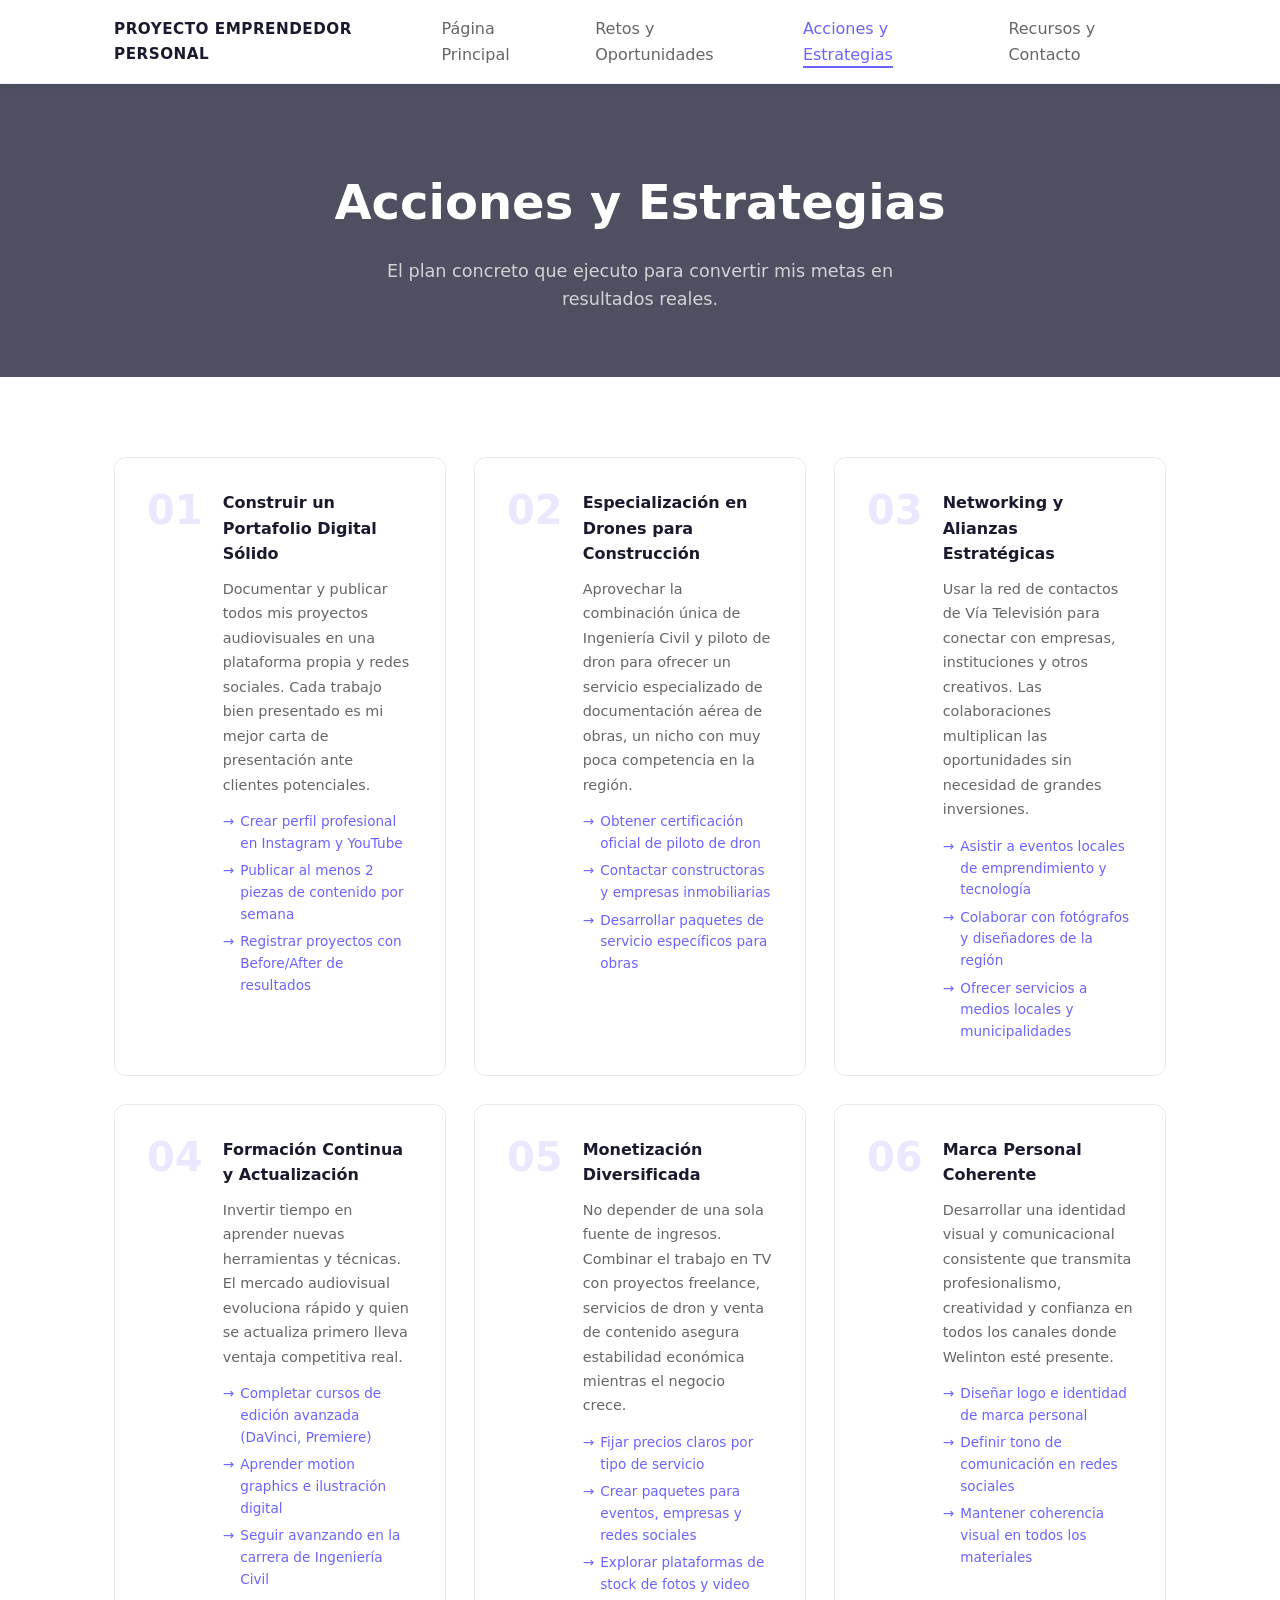
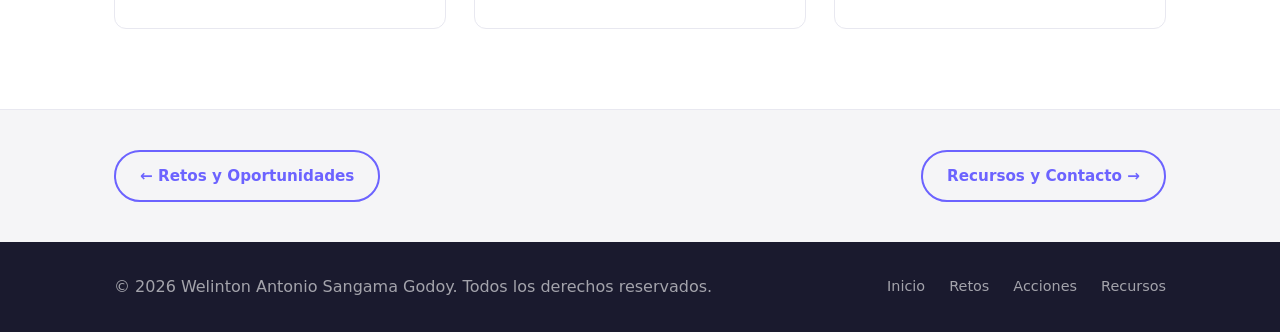
==== acciones.html @ d8d3a253 "primer commit" ====
<!DOCTYPE html>
<html lang="es">
<head>
  <meta charset="UTF-8" />
  <meta name="viewport" content="width=device-width, initial-scale=1.0" />
  <title>Acciones y Estrategias | Welinton Sangama</title>
  <link rel="stylesheet" href="styles/main.css" />
</head>
<body>

  <!-- NAVBAR -->
  <header class="navbar">
    <div class="container nav-container">
      <a href="index.html" class="logo logo-text">PROYECTO EMPRENDEDOR PERSONAL</a>
      <nav>
        <ul class="nav-links">
          <li><a href="index.html">Página Principal</a></li>
          <li><a href="retos.html">Retos y Oportunidades</a></li>
          <li><a href="acciones.html" class="active">Acciones y Estrategias</a></li>
          <li><a href="recursos.html">Recursos y Contacto</a></li>
        </ul>
      </nav>
      <button class="menu-toggle" id="menuToggle" aria-label="Abrir menú">&#9776;</button>
    </div>
  </header>

  <!-- PAGE HERO -->
  <section class="page-hero page-hero--acciones">
    <h1>Acciones y Estrategias</h1>
    <p>El plan concreto que ejecuto para convertir mis metas en resultados reales.</p>
  </section>

  <!-- ESTRATEGIAS -->
  <section class="acciones-section">
    <div class="container">

      <!-- BLOQUES DE ESTRATEGIA -->
      <div class="estrategia-grid">

        <div class="estrategia-card">
          <div class="estrategia-numero">01</div>
          <div class="estrategia-contenido">
            <h3>Construir un Portafolio Digital Sólido</h3>
            <p>Documentar y publicar todos mis proyectos audiovisuales en una plataforma propia y redes sociales. Cada trabajo bien presentado es mi mejor carta de presentación ante clientes potenciales.</p>
            <ul class="estrategia-pasos">
              <li>Crear perfil profesional en Instagram y YouTube</li>
              <li>Publicar al menos 2 piezas de contenido por semana</li>
              <li>Registrar proyectos con Before/After de resultados</li>
            </ul>
          </div>
        </div>

        <div class="estrategia-card">
          <div class="estrategia-numero">02</div>
          <div class="estrategia-contenido">
            <h3>Especialización en Drones para Construcción</h3>
            <p>Aprovechar la combinación única de Ingeniería Civil y piloto de dron para ofrecer un servicio especializado de documentación aérea de obras, un nicho con muy poca competencia en la región.</p>
            <ul class="estrategia-pasos">
              <li>Obtener certificación oficial de piloto de dron</li>
              <li>Contactar constructoras y empresas inmobiliarias</li>
              <li>Desarrollar paquetes de servicio específicos para obras</li>
            </ul>
          </div>
        </div>

        <div class="estrategia-card">
          <div class="estrategia-numero">03</div>
          <div class="estrategia-contenido">
            <h3>Networking y Alianzas Estratégicas</h3>
            <p>Usar la red de contactos de Vía Televisión para conectar con empresas, instituciones y otros creativos. Las colaboraciones multiplican las oportunidades sin necesidad de grandes inversiones.</p>
            <ul class="estrategia-pasos">
              <li>Asistir a eventos locales de emprendimiento y tecnología</li>
              <li>Colaborar con fotógrafos y diseñadores de la región</li>
              <li>Ofrecer servicios a medios locales y municipalidades</li>
            </ul>
          </div>
        </div>

        <div class="estrategia-card">
          <div class="estrategia-numero">04</div>
          <div class="estrategia-contenido">
            <h3>Formación Continua y Actualización</h3>
            <p>Invertir tiempo en aprender nuevas herramientas y técnicas. El mercado audiovisual evoluciona rápido y quien se actualiza primero lleva ventaja competitiva real.</p>
            <ul class="estrategia-pasos">
              <li>Completar cursos de edición avanzada (DaVinci, Premiere)</li>
              <li>Aprender motion graphics e ilustración digital</li>
              <li>Seguir avanzando en la carrera de Ingeniería Civil</li>
            </ul>
          </div>
        </div>

        <div class="estrategia-card">
          <div class="estrategia-numero">05</div>
          <div class="estrategia-contenido">
            <h3>Monetización Diversificada</h3>
            <p>No depender de una sola fuente de ingresos. Combinar el trabajo en TV con proyectos freelance, servicios de dron y venta de contenido asegura estabilidad económica mientras el negocio crece.</p>
            <ul class="estrategia-pasos">
              <li>Fijar precios claros por tipo de servicio</li>
              <li>Crear paquetes para eventos, empresas y redes sociales</li>
              <li>Explorar plataformas de stock de fotos y video</li>
            </ul>
          </div>
        </div>

        <div class="estrategia-card">
          <div class="estrategia-numero">06</div>
          <div class="estrategia-contenido">
            <h3>Marca Personal Coherente</h3>
            <p>Desarrollar una identidad visual y comunicacional consistente que transmita profesionalismo, creatividad y confianza en todos los canales donde Welinton esté presente.</p>
            <ul class="estrategia-pasos">
              <li>Diseñar logo e identidad de marca personal</li>
              <li>Definir tono de comunicación en redes sociales</li>
              <li>Mantener coherencia visual en todos los materiales</li>
            </ul>
          </div>
        </div>

      </div>
    </div>
  </section>

  <!-- NAVEGACIÓN ENTRE PÁGINAS -->
  <section class="nav-pages">
    <div class="container nav-pages-grid">
      <a href="retos.html" class="nav-page-btn nav-page-btn--prev">
        ← Retos y Oportunidades
      </a>
      <a href="recursos.html" class="nav-page-btn nav-page-btn--next">
        Recursos y Contacto →
      </a>
    </div>
  </section>

  <!-- FOOTER -->
  <footer class="footer">
    <div class="container">
      <p>&copy; 2026 Welinton Antonio Sangama Godoy. Todos los derechos reservados.</p>
      <nav class="footer-nav" aria-label="Navegación del pie de página">
        <a href="index.html">Inicio</a>
        <a href="retos.html">Retos</a>
        <a href="acciones.html">Acciones</a>
        <a href="recursos.html">Recursos</a>
      </nav>
    </div>
  </footer>

  <script src="scripts/main.js"></script>
</body>
</html>
---- styles/main.css ----
/* ===== RESET & BASE ===== */
*, *::before, *::after {
  box-sizing: border-box;
  margin: 0;
  padding: 0;
}

:root {
  --primary: #6c63ff;
  --primary-dark: #574fd6;
  --secondary: #ff6584;
  --dark: #1a1a2e;
  --dark-2: #16213e;
  --light: #f5f5f7;
  --text: #333;
  --text-muted: #666;
  --white: #ffffff;
  --radius: 12px;
  --shadow: 0 4px 24px rgba(108, 99, 255, 0.12);
  --transition: 0.3s ease;
  --font: 'Segoe UI', system-ui, -apple-system, sans-serif;
}

html {
  scroll-behavior: smooth;
}

body {
  font-family: var(--font);
  color: var(--text);
  background: var(--white);
  line-height: 1.6;
}

a {
  text-decoration: none;
  color: inherit;
}

ul {
  list-style: none;
}

img {
  max-width: 100%;
  display: block;
}

.container {
  max-width: 1100px;
  margin: 0 auto;
  padding: 0 1.5rem;
}

/* ===== NAVBAR ===== */
.navbar {
  position: sticky;
  top: 0;
  z-index: 100;
  background: rgba(255, 255, 255, 0.92);
  backdrop-filter: blur(10px);
  border-bottom: 1px solid rgba(108, 99, 255, 0.1);
  padding: 1rem 0;
  box-shadow: 0 2px 12px rgba(0,0,0,0.06);
}

.nav-container {
  display: flex;
  align-items: center;
  justify-content: space-between;
}

.logo {
  font-size: 1.5rem;
  font-weight: 700;
  color: var(--primary);
  letter-spacing: -0.5px;
}

.nav-links {
  display: flex;
  gap: 2rem;
}

.nav-links a {
  font-weight: 500;
  color: var(--text-muted);
  transition: color var(--transition);
  position: relative;
  padding-bottom: 4px;
}

.nav-links a::after {
  content: '';
  position: absolute;
  bottom: 0;
  left: 0;
  width: 0;
  height: 2px;
  background: var(--primary);
  transition: width var(--transition);
}

.nav-links a:hover,
.nav-links a.active {
  color: var(--primary);
}

.nav-links a:hover::after,
.nav-links a.active::after {
  width: 100%;
}

.menu-toggle {
  display: none;
  background: none;
  border: none;
  font-size: 1.5rem;
  cursor: pointer;
  color: var(--primary);
}

/* ===== BUTTONS ===== */
.btn {
  display: inline-block;
  padding: 0.75rem 1.75rem;
  border-radius: 50px;
  font-weight: 600;
  font-size: 0.95rem;
  cursor: pointer;
  transition: all var(--transition);
}

.btn-primary {
  background: var(--primary);
  color: var(--white);
  box-shadow: 0 4px 15px rgba(108, 99, 255, 0.35);
}

.btn-primary:hover {
  background: var(--primary-dark);
  transform: translateY(-2px);
  box-shadow: 0 6px 20px rgba(108, 99, 255, 0.45);
}

.btn-outline {
  border: 2px solid var(--primary);
  color: var(--primary);
  background: transparent;
}

.btn-outline:hover {
  background: var(--primary);
  color: var(--white);
  transform: translateY(-2px);
}

/* ===== HERO ===== */
.hero {
  min-height: calc(100vh - 70px);
  background: linear-gradient(135deg, var(--dark) 0%, var(--dark-2) 100%);
  display: flex;
  align-items: center;
  justify-content: center;
  position: relative;
  overflow: hidden;
  padding: 4rem 1.5rem;
}

.hero-content {
  max-width: 620px;
  text-align: center;
  z-index: 1;
}

.hero-content h1 {
  font-size: clamp(2rem, 5vw, 3.5rem);
  font-weight: 800;
  color: var(--white);
  line-height: 1.2;
  margin-bottom: 1.25rem;
}

.hero-content h1 span {
  color: var(--primary);
}

.hero-content p {
  font-size: 1.1rem;
  color: rgba(255,255,255,0.75);
  margin-bottom: 2rem;
}

.hero-buttons {
  display: flex;
  gap: 1rem;
  justify-content: center;
  flex-wrap: wrap;
}

/* Círculos decorativos */
.hero-graphic {
  position: absolute;
  inset: 0;
  pointer-events: none;
}

.circle {
  position: absolute;
  border-radius: 50%;
  opacity: 0.15;
}

.c1 {
  width: 400px;
  height: 400px;
  background: var(--primary);
  top: -100px;
  right: -100px;
}

.c2 {
  width: 250px;
  height: 250px;
  background: var(--secondary);
  bottom: -80px;
  left: -60px;
}

.c3 {
  width: 150px;
  height: 150px;
  background: var(--primary);
  bottom: 100px;
  right: 200px;
}

/* ===== HERO CON FOTO (estilo captura) ===== */
.hero.hero-photo {
  background: #4a4a4a;
  padding: 0;
  min-height: calc(100vh - 70px);
  position: relative;
  display: flex;
  align-items: flex-end;
  justify-content: flex-end;
  overflow: hidden;
}

/* Imagen que se ve completa (sin recorte) */
.hero-bg-img {
  position: absolute;
  inset: 0;
  width: 100%;
  height: 100%;
  object-fit: contain;
  object-position: center center;
  z-index: 0;
  filter: brightness(0.8);
}

/* Contenido superpuesto sobre la imagen */
.hero-overlay-content {
  position: relative;
  z-index: 1;
  width: 100%;
  max-width: 560px;
  padding: 3rem 3rem 4rem 2rem;
  display: flex;
  flex-direction: column;
  justify-content: flex-end;
  gap: 1rem;
}

.hero-main-title {
  font-size: clamp(1.8rem, 4vw, 3rem);
  font-weight: 700;
  color: var(--white);
  line-height: 1.25;
  text-shadow: 0 2px 12px rgba(0,0,0,0.5);
}

.hero-author-name {
  font-size: 1.15rem;
  font-weight: 700;
  color: var(--white);
  text-shadow: 0 2px 8px rgba(0,0,0,0.5);
  border-top: 2px solid rgba(255,255,255,0.4);
  padding-top: 0.75rem;
}

.hero-author-role {
  font-size: 0.95rem;
  font-weight: 500;
  color: rgba(255,255,255,0.85);
  text-shadow: 0 2px 8px rgba(0,0,0,0.4);
  letter-spacing: 0.3px;
}

/* Navbar ajustado para el nuevo estilo */
.logo-text {
  font-size: 0.95rem;
  font-weight: 700;
  letter-spacing: 0.5px;
  text-transform: uppercase;
  color: var(--dark);
}

@media (max-width: 768px) {
  .hero.hero-photo {
    align-items: flex-end;
    justify-content: center;
  }

  .hero-bg-img {
    object-fit: contain;
    object-position: center top;
  }

  .hero-overlay-content {
    padding: 2rem 1.5rem;
    max-width: 100%;
    text-align: center;
  }

  .hero-main-title {
    font-size: clamp(1.4rem, 5vw, 2rem);
  }
}

/* ===== BIOGRAFÍA ===== */
.bio-section {
  padding: 5rem 0;
  background: var(--white);
}

.bio-grid {
  display: grid;
  grid-template-columns: 380px 1fr;
  gap: 4rem;
  align-items: flex-start;
}

.bio-image-wrap {
  border-radius: 16px;
  overflow: hidden;
  box-shadow: 0 4px 20px rgba(0,0,0,0.10);
  border: 1px solid #e8e8f0;
}

.bio-img {
  width: 100%;
  height: 100%;
  object-fit: cover;
  display: block;
  transition: transform 0.4s ease;
}

.bio-image-wrap:hover .bio-img {
  transform: scale(1.03);
}

.bio-text h2 {
  font-size: 2rem;
  font-weight: 800;
  color: var(--dark);
  margin-bottom: 0.5rem;
}

.bio-text h2 + * {
  margin-top: 0;
}

/* Línea morada decorativa bajo el título */
.bio-text h2::after {
  content: '';
  display: block;
  width: 40px;
  height: 3px;
  background: var(--primary);
  border-radius: 2px;
  margin-top: 0.5rem;
  margin-bottom: 1.25rem;
}

.bio-text p {
  color: #444;
  line-height: 1.8;
  margin-bottom: 1.1rem;
  font-size: 0.97rem;
}

/* strong en color morado como en la captura */
.bio-text p strong {
  color: var(--primary);
  font-weight: 700;
}

.bio-tags {
  display: flex;
  flex-wrap: wrap;
  gap: 0.6rem;
  margin-top: 1.5rem;
}

.bio-tags span {
  background: #f0efff;
  color: var(--primary);
  border: 1px solid #d4d1ff;
  border-radius: 50px;
  padding: 0.38rem 1rem;
  font-size: 0.83rem;
  font-weight: 500;
  display: flex;
  align-items: center;
  gap: 0.4rem;
}

@media (max-width: 900px) {
  .bio-grid {
    grid-template-columns: 1fr;
    gap: 2rem;
  }

  .bio-image-wrap {
    max-width: 400px;
  }
}

/* ===== DOBLE SECCIÓN (Autoliderazgo / Inteligencias) ===== */
.doble-section {
  background: var(--white);
  padding: 0 0 3rem 0;
}

.doble-bloque {
  display: grid;
  grid-template-columns: 380px 1fr;
  gap: 4rem;
  align-items: flex-start;
  padding: 3.5rem 0;
  border-bottom: 1px solid #ebebf0;
  max-width: 1100px;
  margin: 0 auto;
  padding-left: 1.5rem;
  padding-right: 1.5rem;
}

.doble-bloque .doble-imagen {
  width: 380px;
  height: 300px;
  border-radius: 16px;
  overflow: hidden;
  box-shadow: 0 4px 20px rgba(0,0,0,0.10);
  border: 1px solid #e8e8f0;
  flex-shrink: 0;
}

.doble-bloque .doble-imagen img {
  width: 100%;
  height: 100%;
  object-fit: cover;
  display: block;
  transition: transform 0.4s ease;
}

.doble-bloque .doble-imagen:hover img {
  transform: scale(1.03);
}

.doble-bloque .doble-texto {
  display: flex;
  flex-direction: column;
  justify-content: flex-start;
  gap: 0.85rem;
}

.doble-texto h2 {
  font-size: 2rem;
  font-weight: 800;
  color: var(--dark);
  margin-bottom: 0.5rem;
  line-height: 1.25;
}

.doble-texto h2::after {
  content: '';
  display: block;
  width: 40px;
  height: 3px;
  background: var(--primary);
  border-radius: 2px;
  margin-top: 0.5rem;
  margin-bottom: 1rem;
}

.doble-texto p {
  color: #444;
  font-size: 0.97rem;
  line-height: 1.8;
  text-align: left;
}

.doble-texto p strong {
  color: var(--primary);
  font-weight: 700;
}

@media (max-width: 900px) {
  .doble-bloque {
    grid-template-columns: 1fr;
    gap: 2rem;
  }

  .doble-bloque .doble-imagen {
    width: 100%;
    max-width: 400px;
    height: 260px;
  }
}

/* ===== HABILIDADES ===== */
.habilidades-section {
  padding: 5rem 0;
  background: var(--white);
}

.habilidades-titulo {
  text-align: center;
  font-size: clamp(1.3rem, 2.5vw, 1.8rem);
  font-weight: 700;
  color: var(--primary);
  margin-bottom: 0.4rem;
}

.habilidades-subtitulo {
  text-align: center;
  color: var(--text-muted);
  font-size: 0.9rem;
  margin-bottom: 2.5rem;
}

.hab-grid {
  display: grid;
  grid-template-columns: repeat(3, 1fr);
  gap: 1.25rem;
  margin-bottom: 1.25rem;
}

.hab-card {
  border: 1px solid #e4e4e4;
  border-radius: 10px;
  overflow: hidden;
  background: var(--white);
  display: flex;
  flex-direction: column;
}

/* Banner de color superior */
.hab-banner {
  padding: 1.8rem 1rem;
  display: flex;
  flex-direction: column;
  align-items: center;
  justify-content: center;
  gap: 0.1rem;
}

.hab-banner span {
  font-size: 1.25rem;
  font-weight: 900;
  letter-spacing: 0.5px;
  line-height: 1.2;
  text-align: center;
}

/* Colores por categoría */
.hab-banner--tecnica {
  background: #fff0e6;
}
.hab-banner--tecnica span {
  color: #e8845a;
}

.hab-banner--creativa {
  background: #fff0e6;
}
.hab-banner--creativa span {
  color: #c86dd4;
}
.hab-banner--creativa span:last-child {
  color: #e8845a;
}

.hab-banner--personal {
  background: #fff0e6;
}
.hab-banner--personal span {
  color: #6c63ff;
}
.hab-banner--personal span:last-child {
  color: #e8845a;
}

/* Texto de la tarjeta */
.hab-card h4 {
  font-size: 0.88rem;
  font-weight: 700;
  color: var(--dark);
  padding: 0.9rem 1rem 0.3rem;
}

.hab-card p {
  font-size: 0.82rem;
  color: var(--text-muted);
  line-height: 1.7;
  padding: 0 1rem 1.2rem;
  text-align: justify;
}

@media (max-width: 768px) {
  .hab-grid {
    grid-template-columns: 1fr;
  }
}

/* ===== FEATURES ===== */
.features {
  padding: 5rem 0;
  background: var(--light);
}

.section-title {
  text-align: center;
  font-size: clamp(1.5rem, 3vw, 2.25rem);
  font-weight: 700;
  color: var(--dark);
  margin-bottom: 0.5rem;
}

.section-subtitle {
  text-align: center;
  color: var(--text-muted);
  margin-bottom: 3rem;
  font-size: 1.05rem;
}

.cards-grid {
  display: grid;
  grid-template-columns: repeat(auto-fit, minmax(220px, 1fr));
  gap: 1.75rem;
}

.card {
  background: var(--white);
  border-radius: var(--radius);
  padding: 2rem 1.5rem;
  box-shadow: var(--shadow);
  text-align: center;
  transition: transform var(--transition), box-shadow var(--transition);
}

.card:hover {
  transform: translateY(-6px);
  box-shadow: 0 8px 32px rgba(108, 99, 255, 0.18);
}

.card-icon {
  font-size: 2.5rem;
  margin-bottom: 1rem;
}

.card h3 {
  font-size: 1.15rem;
  font-weight: 700;
  margin-bottom: 0.6rem;
  color: var(--dark);
}

.card p {
  color: var(--text-muted);
  font-size: 0.95rem;
}

/* ===== STATS ===== */
.stats {
  background: linear-gradient(135deg, var(--primary) 0%, var(--primary-dark) 100%);
  padding: 4rem 0;
}

.stats-grid {
  display: grid;
  grid-template-columns: repeat(auto-fit, minmax(180px, 1fr));
  gap: 2rem;
  text-align: center;
}

.stat-item {
  color: var(--white);
}

.stat-number {
  font-size: 3rem;
  font-weight: 800;
  line-height: 1;
}

.stat-item span:not(.stat-number) {
  font-size: 2rem;
  font-weight: 800;
}

.stat-item p {
  margin-top: 0.5rem;
  opacity: 0.85;
  font-size: 1rem;
}

/* ===== NAVEGACIÓN ENTRE PÁGINAS ===== */
.nav-pages {
  padding: 2.5rem 0;
  background: var(--light);
  border-top: 1px solid #e8e8f0;
}

.nav-pages-grid {
  display: flex;
  justify-content: space-between;
  align-items: center;
  gap: 1rem;
  flex-wrap: wrap;
}

.nav-page-btn {
  display: inline-flex;
  align-items: center;
  gap: 0.5rem;
  padding: 0.75rem 1.5rem;
  border-radius: 50px;
  font-weight: 600;
  font-size: 0.95rem;
  transition: all var(--transition);
  border: 2px solid var(--primary);
  color: var(--primary);
}

.nav-page-btn:hover {
  background: var(--primary);
  color: var(--white);
  transform: translateY(-2px);
}

.nav-page-btn--prev:hover {
  transform: translateX(-3px);
}

.nav-page-btn--next:hover {
  transform: translateX(3px);
}

/* ===== ESTRATEGIAS (acciones.html) ===== */
.acciones-section {
  padding: 5rem 0;
  background: var(--white);
}

.estrategia-grid {
  display: grid;
  grid-template-columns: repeat(auto-fit, minmax(300px, 1fr));
  gap: 1.75rem;
}

.estrategia-card {
  border: 1px solid #e8e8f0;
  border-radius: var(--radius);
  padding: 2rem;
  display: flex;
  gap: 1.25rem;
  transition: box-shadow var(--transition), transform var(--transition);
}

.estrategia-card:hover {
  box-shadow: var(--shadow);
  transform: translateY(-4px);
}

.estrategia-numero {
  font-size: 2.5rem;
  font-weight: 900;
  color: rgba(108,99,255,0.15);
  line-height: 1;
  flex-shrink: 0;
  min-width: 48px;
}

.estrategia-contenido h3 {
  font-size: 1rem;
  font-weight: 700;
  color: var(--dark);
  margin-bottom: 0.6rem;
}

.estrategia-contenido p {
  font-size: 0.9rem;
  color: var(--text-muted);
  line-height: 1.7;
  margin-bottom: 0.9rem;
}

.estrategia-pasos {
  list-style: none;
  display: flex;
  flex-direction: column;
  gap: 0.35rem;
}

.estrategia-pasos li {
  font-size: 0.85rem;
  color: var(--primary);
  padding-left: 1.1rem;
  position: relative;
}

.estrategia-pasos li::before {
  content: '→';
  position: absolute;
  left: 0;
  color: var(--primary);
}

/* ===== RETOS HERO ===== */
.retos-hero {
  position: relative;
  min-height: 220px;
  background: linear-gradient(rgba(80,50,20,0.55), rgba(80,50,20,0.65)),
              url('images/vista4.jpeg') center center / cover no-repeat;
  display: flex;
  flex-direction: column;
  align-items: center;
  justify-content: center;
  text-align: center;
  padding: 3rem 1.5rem 2rem;
}

.retos-hero-overlay {
  z-index: 1;
  max-width: 760px;
}

.retos-hero-sub {
  font-size: 0.95rem;
  color: rgba(255,255,255,0.85);
  margin-bottom: 0.75rem;
  font-style: italic;
}

.retos-hero-title {
  font-size: clamp(1.4rem, 3vw, 2.1rem);
  font-weight: 700;
  color: #f5d78e;
  line-height: 1.3;
}

.retos-hero-arrow {
  margin-top: 1.25rem;
  font-size: 1.2rem;
  color: rgba(255,255,255,0.6);
  z-index: 1;
}

/* ===== FODA ===== */
.foda-section {
  padding: 4rem 0 5rem;
  position: relative;
  background: var(--white);
}

/* Imagen de fondo semitransparente */
.foda-section::before {
  content: '';
  position: absolute;
  inset: 0;
  background: url('../images/paisajeatardecer.jpg') center center / cover no-repeat;
  opacity: 0.25;
  z-index: 0;
  pointer-events: none;
}

/* Asegura que el contenido quede encima */
.foda-section .container {
  position: relative;
  z-index: 1;
}

.foda-titulo {
  text-align: center;
  font-size: clamp(1.4rem, 2.5vw, 2rem);
  font-weight: 700;
  color: var(--dark);
  margin-bottom: 0.4rem;
  font-family: Georgia, serif;
  position: relative;
  z-index: 1;
}

.foda-subtitulo {
  text-align: center;
  color: var(--text-muted);
  font-size: 0.9rem;
  margin-bottom: 2.5rem;
  position: relative;
  z-index: 1;
}

.foda-grid {
  display: grid;
  grid-template-columns: 1fr 1fr;
  gap: 1.25rem;
}

.foda-card {
  border: 1px solid #ddd;
  border-radius: 6px;
  padding: 1.4rem 1.5rem 1.5rem;
  background: rgba(255, 255, 255, 0.92);
  backdrop-filter: blur(2px);
}

.foda-card-titulo {
  font-size: 0.95rem;
  font-weight: 700;
  margin-bottom: 0.75rem;
  text-decoration: underline;
  text-underline-offset: 3px;
}

/* Colores de título igual a la captura */
.foda-verde  { color: #7a9a3a; }
.foda-rojo   { color: #c0392b; }
.foda-azul   { color: #2471a3; }
.foda-naranja{ color: #d35400; }

.foda-card ul {
  list-style: none;
  display: flex;
  flex-direction: column;
  gap: 0.35rem;
}

.foda-card ul li {
  font-size: 0.88rem;
  color: #444;
  line-height: 1.55;
  padding-left: 1rem;
  position: relative;
}

.foda-card ul li::before {
  content: '*';
  position: absolute;
  left: 0;
  color: #888;
}

@media (max-width: 640px) {
  .foda-grid {
    grid-template-columns: 1fr;
  }
}

/* ===== RETOS (retos.html) ===== */
.retos-section {
  padding: 5rem 0;
  background: var(--white);
}

/* ===== RECURSOS (recursos.html) ===== */
.recursos-section {
  padding: 5rem 0;
  background: var(--light);
}

.recursos-grid {
  display: grid;
  grid-template-columns: repeat(auto-fit, minmax(200px, 1fr));
  gap: 1.5rem;
  margin-bottom: 0;
}

.recurso-grupo {
  background: var(--white);
  border-radius: var(--radius);
  padding: 1.75rem 1.5rem;
  box-shadow: var(--shadow);
}

.recurso-grupo h3 {
  font-size: 1rem;
  font-weight: 700;
  color: var(--dark);
  margin-bottom: 1rem;
  padding-bottom: 0.5rem;
  border-bottom: 2px solid rgba(108,99,255,0.15);
}

.recurso-lista {
  list-style: none;
  display: flex;
  flex-direction: column;
  gap: 0.5rem;
}

.recurso-lista li {
  font-size: 0.9rem;
  color: var(--text-muted);
  padding-left: 1rem;
  position: relative;
}

.recurso-lista li::before {
  content: '•';
  position: absolute;
  left: 0;
  color: var(--primary);
  font-weight: 700;
}

/* ===== RESPONSIVE NUEVAS PÁGINAS ===== */
@media (max-width: 768px) {
  .nav-pages-grid {
    flex-direction: column;
    align-items: stretch;
    text-align: center;
  }

  .estrategia-card {
    flex-direction: column;
    gap: 0.75rem;
  }

  .estrategia-numero {
    font-size: 1.8rem;
  }
}

/* ===== ABOUT PAGE ===== */
.page-hero {
  background: linear-gradient(135deg, var(--dark) 0%, var(--dark-2) 100%);
  padding: 5rem 1.5rem 4rem;
  text-align: center;
}

/* Hero con imagen de fondo personalizada */
.page-hero--acciones {
  background:
    linear-gradient(rgba(10,12,35,0.72), rgba(10,12,35,0.72)),
    url('images/vistanoche.png') center center / cover no-repeat;
}

.page-hero h1 {
  font-size: clamp(1.8rem, 4vw, 3rem);
  font-weight: 800;
  color: var(--white);
  margin-bottom: 1rem;
}

.page-hero p {
  color: rgba(255,255,255,0.75);
  font-size: 1.1rem;
  max-width: 600px;
  margin: 0 auto;
}

.about-section {
  padding: 5rem 0;
}

.about-grid {
  display: grid;
  grid-template-columns: 1fr 1fr;
  gap: 3rem;
  align-items: center;
}

.about-text h2 {
  font-size: 1.8rem;
  font-weight: 700;
  color: var(--dark);
  margin-bottom: 1rem;
}

.about-text p {
  color: var(--text-muted);
  margin-bottom: 1rem;
  line-height: 1.8;
}

.about-visual {
  background: linear-gradient(135deg, var(--primary), var(--secondary));
  border-radius: var(--radius);
  aspect-ratio: 4/3;
  display: flex;
  align-items: center;
  justify-content: center;
  font-size: 5rem;
}

.team-section {
  padding: 5rem 0;
  background: var(--light);
}

.team-grid {
  display: grid;
  grid-template-columns: repeat(auto-fit, minmax(200px, 1fr));
  gap: 1.75rem;
  margin-top: 2rem;
}

.team-card {
  background: var(--white);
  border-radius: var(--radius);
  padding: 2rem 1.5rem;
  text-align: center;
  box-shadow: var(--shadow);
  transition: transform var(--transition);
}

.team-card:hover {
  transform: translateY(-5px);
}

.team-avatar {
  width: 80px;
  height: 80px;
  border-radius: 50%;
  background: linear-gradient(135deg, var(--primary), var(--secondary));
  display: flex;
  align-items: center;
  justify-content: center;
  font-size: 2rem;
  margin: 0 auto 1rem;
}

.team-card h3 {
  font-weight: 700;
  margin-bottom: 0.25rem;
  color: var(--dark);
}

.team-card p {
  color: var(--primary);
  font-size: 0.9rem;
  font-weight: 500;
}

/* ===== CONTACT PAGE ===== */
.contact-section {
  padding: 5rem 0;
}

.contact-grid {
  display: grid;
  grid-template-columns: 1fr 1.4fr;
  gap: 3rem;
  align-items: start;
}

.contact-info h2 {
  font-size: 1.8rem;
  font-weight: 700;
  color: var(--dark);
  margin-bottom: 1rem;
}

.contact-info p {
  color: var(--text-muted);
  margin-bottom: 2rem;
  line-height: 1.8;
}

.info-item {
  display: flex;
  align-items: center;
  gap: 1rem;
  margin-bottom: 1.25rem;
  color: var(--text-muted);
}

.info-icon {
  width: 42px;
  height: 42px;
  background: rgba(108, 99, 255, 0.1);
  border-radius: 50%;
  display: flex;
  align-items: center;
  justify-content: center;
  font-size: 1.1rem;
  flex-shrink: 0;
}

/* Formulario */
.contact-form {
  background: var(--white);
  border-radius: var(--radius);
  padding: 2.5rem;
  box-shadow: var(--shadow);
}

.form-group {
  margin-bottom: 1.4rem;
}

.form-group label {
  display: block;
  font-weight: 600;
  margin-bottom: 0.5rem;
  color: var(--dark);
  font-size: 0.95rem;
}

.form-group input,
.form-group textarea,
.form-group select {
  width: 100%;
  padding: 0.75rem 1rem;
  border: 2px solid #e8e8f0;
  border-radius: 8px;
  font-family: var(--font);
  font-size: 0.95rem;
  color: var(--text);
  background: var(--light);
  transition: border-color var(--transition), box-shadow var(--transition);
  outline: none;
}

.form-group input:focus,
.form-group textarea:focus,
.form-group select:focus {
  border-color: var(--primary);
  box-shadow: 0 0 0 3px rgba(108, 99, 255, 0.12);
  background: var(--white);
}

.form-group textarea {
  resize: vertical;
  min-height: 130px;
}

.form-row {
  display: grid;
  grid-template-columns: 1fr 1fr;
  gap: 1rem;
}

.form-message {
  display: none;
  margin-top: 1rem;
  padding: 0.75rem 1rem;
  border-radius: 8px;
  font-weight: 500;
  font-size: 0.95rem;
}

.form-message.success {
  background: #d1fae5;
  color: #065f46;
  border: 1px solid #6ee7b7;
}

.form-message.error {
  background: #fee2e2;
  color: #991b1b;
  border: 1px solid #fca5a5;
}

/* ===== FOOTER ===== */
.footer {
  background: var(--dark);
  color: rgba(255,255,255,0.6);
  padding: 2rem 0;
}

.footer .container {
  display: flex;
  align-items: center;
  justify-content: space-between;
  flex-wrap: wrap;
  gap: 1rem;
}

.footer-nav {
  display: flex;
  gap: 1.5rem;
}

.footer-nav a {
  color: rgba(255,255,255,0.6);
  transition: color var(--transition);
  font-size: 0.9rem;
}

.footer-nav a:hover {
  color: var(--primary);
}

/* ===== RESPONSIVE ===== */
@media (max-width: 768px) {
  .nav-links {
    display: none;
    flex-direction: column;
    position: absolute;
    top: 70px;
    left: 0;
    right: 0;
    background: var(--white);
    padding: 1.5rem;
    box-shadow: 0 8px 24px rgba(0,0,0,0.1);
    gap: 1.2rem;
  }

  .nav-links.open {
    display: flex;
  }

  .menu-toggle {
    display: block;
  }

  .navbar {
    position: relative;
  }

  .about-grid,
  .contact-grid {
    grid-template-columns: 1fr;
  }

  .form-row {
    grid-template-columns: 1fr;
  }

  .footer .container {
    flex-direction: column;
    text-align: center;
  }

  .hero {
    min-height: auto;
    padding: 6rem 1.5rem 4rem;
  }
}

@media (max-width: 480px) {
  .hero-buttons {
    flex-direction: column;
    align-items: center;
  }

  .btn {
    width: 100%;
    text-align: center;
  }
}
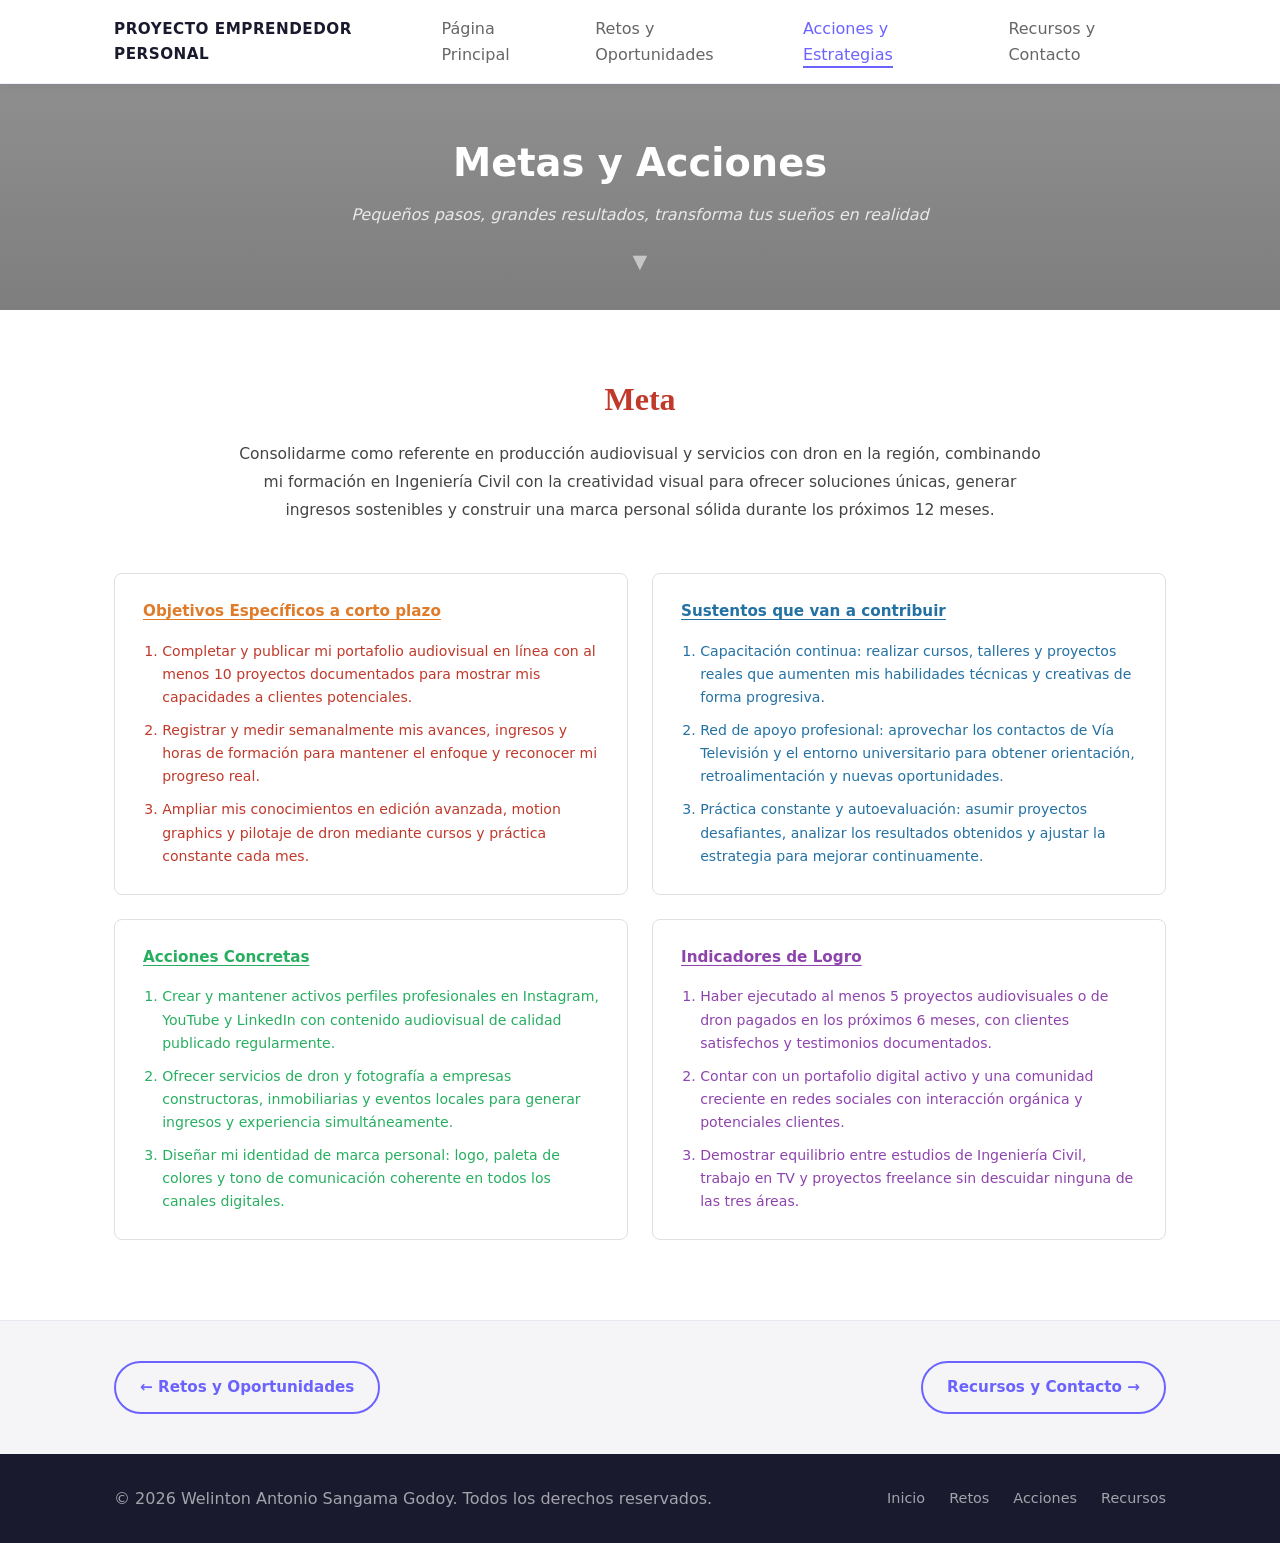
==== commit ca3d9265: "descripcion del cambio" ====
--- a/acciones.html
+++ b/acciones.html
@@ -24,95 +24,69 @@
     </div>
   </header>
 
-  <!-- PAGE HERO -->
-  <section class="page-hero page-hero--acciones">
-    <h1>Acciones y Estrategias</h1>
-    <p>El plan concreto que ejecuto para convertir mis metas en resultados reales.</p>
+  <!-- HERO CON IMAGEN -->
+  <section class="acciones-hero">
+    <div class="acciones-hero-content">
+      <h1>Metas y Acciones</h1>
+      <p>Pequeños pasos, grandes resultados, transforma tus sueños en realidad</p>
+    </div>
+    <div class="acciones-hero-arrow">▼</div>
   </section>
 
-  <!-- ESTRATEGIAS -->
-  <section class="acciones-section">
+  <!-- CONTENIDO PRINCIPAL -->
+  <section class="acciones-main">
     <div class="container">
 
-      <!-- BLOQUES DE ESTRATEGIA -->
-      <div class="estrategia-grid">
+      <!-- TÍTULO META -->
+      <h2 class="acciones-meta-titulo">Meta</h2>
+      <p class="acciones-meta-desc">
+        Consolidarme como referente en producción audiovisual y servicios con dron en la región,
+        combinando mi formación en Ingeniería Civil con la creatividad visual para ofrecer
+        soluciones únicas, generar ingresos sostenibles y construir una marca personal sólida
+        durante los próximos 12 meses.
+      </p>
 
-        <div class="estrategia-card">
-          <div class="estrategia-numero">01</div>
-          <div class="estrategia-contenido">
-            <h3>Construir un Portafolio Digital Sólido</h3>
-            <p>Documentar y publicar todos mis proyectos audiovisuales en una plataforma propia y redes sociales. Cada trabajo bien presentado es mi mejor carta de presentación ante clientes potenciales.</p>
-            <ul class="estrategia-pasos">
-              <li>Crear perfil profesional en Instagram y YouTube</li>
-              <li>Publicar al menos 2 piezas de contenido por semana</li>
-              <li>Registrar proyectos con Before/After de resultados</li>
-            </ul>
-          </div>
+      <!-- GRID 2 COLUMNAS -->
+      <div class="acciones-grid">
+
+        <!-- OBJETIVOS A CORTO PLAZO -->
+        <div class="acciones-card acciones-card--naranja">
+          <h3>Objetivos Específicos a corto plazo</h3>
+          <ol>
+            <li>Completar y publicar mi portafolio audiovisual en línea con al menos 10 proyectos documentados para mostrar mis capacidades a clientes potenciales.</li>
+            <li>Registrar y medir semanalmente mis avances, ingresos y horas de formación para mantener el enfoque y reconocer mi progreso real.</li>
+            <li>Ampliar mis conocimientos en edición avanzada, motion graphics y pilotaje de dron mediante cursos y práctica constante cada mes.</li>
+          </ol>
         </div>
 
-        <div class="estrategia-card">
-          <div class="estrategia-numero">02</div>
-          <div class="estrategia-contenido">
-            <h3>Especialización en Drones para Construcción</h3>
-            <p>Aprovechar la combinación única de Ingeniería Civil y piloto de dron para ofrecer un servicio especializado de documentación aérea de obras, un nicho con muy poca competencia en la región.</p>
-            <ul class="estrategia-pasos">
-              <li>Obtener certificación oficial de piloto de dron</li>
-              <li>Contactar constructoras y empresas inmobiliarias</li>
-              <li>Desarrollar paquetes de servicio específicos para obras</li>
-            </ul>
-          </div>
+        <!-- SUSTENTOS -->
+        <div class="acciones-card acciones-card--azul">
+          <h3>Sustentos que van a contribuir</h3>
+          <ol>
+            <li>Capacitación continua: realizar cursos, talleres y proyectos reales que aumenten mis habilidades técnicas y creativas de forma progresiva.</li>
+            <li>Red de apoyo profesional: aprovechar los contactos de Vía Televisión y el entorno universitario para obtener orientación, retroalimentación y nuevas oportunidades.</li>
+            <li>Práctica constante y autoevaluación: asumir proyectos desafiantes, analizar los resultados obtenidos y ajustar la estrategia para mejorar continuamente.</li>
+          </ol>
         </div>
 
-        <div class="estrategia-card">
-          <div class="estrategia-numero">03</div>
-          <div class="estrategia-contenido">
-            <h3>Networking y Alianzas Estratégicas</h3>
-            <p>Usar la red de contactos de Vía Televisión para conectar con empresas, instituciones y otros creativos. Las colaboraciones multiplican las oportunidades sin necesidad de grandes inversiones.</p>
-            <ul class="estrategia-pasos">
-              <li>Asistir a eventos locales de emprendimiento y tecnología</li>
-              <li>Colaborar con fotógrafos y diseñadores de la región</li>
-              <li>Ofrecer servicios a medios locales y municipalidades</li>
-            </ul>
-          </div>
+        <!-- ACCIONES CONCRETAS -->
+        <div class="acciones-card acciones-card--verde">
+          <h3>Acciones Concretas</h3>
+          <ol>
+            <li>Crear y mantener activos perfiles profesionales en Instagram, YouTube y LinkedIn con contenido audiovisual de calidad publicado regularmente.</li>
+            <li>Ofrecer servicios de dron y fotografía a empresas constructoras, inmobiliarias y eventos locales para generar ingresos y experiencia simultáneamente.</li>
+            <li>Diseñar mi identidad de marca personal: logo, paleta de colores y tono de comunicación coherente en todos los canales digitales.</li>
+          </ol>
         </div>
 
-        <div class="estrategia-card">
-          <div class="estrategia-numero">04</div>
-          <div class="estrategia-contenido">
-            <h3>Formación Continua y Actualización</h3>
-            <p>Invertir tiempo en aprender nuevas herramientas y técnicas. El mercado audiovisual evoluciona rápido y quien se actualiza primero lleva ventaja competitiva real.</p>
-            <ul class="estrategia-pasos">
-              <li>Completar cursos de edición avanzada (DaVinci, Premiere)</li>
-              <li>Aprender motion graphics e ilustración digital</li>
-              <li>Seguir avanzando en la carrera de Ingeniería Civil</li>
-            </ul>
-          </div>
-        </div>
-
-        <div class="estrategia-card">
-          <div class="estrategia-numero">05</div>
-          <div class="estrategia-contenido">
-            <h3>Monetización Diversificada</h3>
-            <p>No depender de una sola fuente de ingresos. Combinar el trabajo en TV con proyectos freelance, servicios de dron y venta de contenido asegura estabilidad económica mientras el negocio crece.</p>
-            <ul class="estrategia-pasos">
-              <li>Fijar precios claros por tipo de servicio</li>
-              <li>Crear paquetes para eventos, empresas y redes sociales</li>
-              <li>Explorar plataformas de stock de fotos y video</li>
-            </ul>
-          </div>
-        </div>
-
-        <div class="estrategia-card">
-          <div class="estrategia-numero">06</div>
-          <div class="estrategia-contenido">
-            <h3>Marca Personal Coherente</h3>
-            <p>Desarrollar una identidad visual y comunicacional consistente que transmita profesionalismo, creatividad y confianza en todos los canales donde Welinton esté presente.</p>
-            <ul class="estrategia-pasos">
-              <li>Diseñar logo e identidad de marca personal</li>
-              <li>Definir tono de comunicación en redes sociales</li>
-              <li>Mantener coherencia visual en todos los materiales</li>
-            </ul>
-          </div>
+        <!-- INDICADORES DE LOGRO -->
+        <div class="acciones-card acciones-card--morado">
+          <h3>Indicadores de Logro</h3>
+          <ol>
+            <li>Haber ejecutado al menos 5 proyectos audiovisuales o de dron pagados en los próximos 6 meses, con clientes satisfechos y testimonios documentados.</li>
+            <li>Contar con un portafolio digital activo y una comunidad creciente en redes sociales con interacción orgánica y potenciales clientes.</li>
+            <li>Demostrar equilibrio entre estudios de Ingeniería Civil, trabajo en TV y proyectos freelance sin descuidar ninguna de las tres áreas.</li>
+          </ol>
         </div>
 
       </div>
@@ -122,12 +96,8 @@
   <!-- NAVEGACIÓN ENTRE PÁGINAS -->
   <section class="nav-pages">
     <div class="container nav-pages-grid">
-      <a href="retos.html" class="nav-page-btn nav-page-btn--prev">
-        ← Retos y Oportunidades
-      </a>
-      <a href="recursos.html" class="nav-page-btn nav-page-btn--next">
-        Recursos y Contacto →
-      </a>
+      <a href="retos.html" class="nav-page-btn nav-page-btn--prev">← Retos y Oportunidades</a>
+      <a href="recursos.html" class="nav-page-btn nav-page-btn--next">Recursos y Contacto →</a>
     </div>
   </section>
 
--- a/styles/main.css
+++ b/styles/main.css
@@ -758,6 +758,114 @@
   transform: translateX(3px);
 }
 
+/* ===== ACCIONES HERO ===== */
+.acciones-hero {
+  position: relative;
+  min-height: 200px;
+  background:
+    linear-gradient(rgba(20,20,20,0.48), rgba(20,20,20,0.55)),
+    url('images/vistanoche.png') center center / cover no-repeat;
+  display: flex;
+  flex-direction: column;
+  align-items: center;
+  justify-content: center;
+  text-align: center;
+  padding: 3rem 1.5rem 2rem;
+}
+
+.acciones-hero-content h1 {
+  font-size: clamp(1.6rem, 3vw, 2.4rem);
+  font-weight: 700;
+  color: var(--white);
+  margin-bottom: 0.5rem;
+}
+
+.acciones-hero-content p {
+  font-size: 1rem;
+  color: rgba(255,255,255,0.82);
+  font-style: italic;
+}
+
+.acciones-hero-arrow {
+  margin-top: 1.25rem;
+  font-size: 1.2rem;
+  color: rgba(255,255,255,0.55);
+}
+
+/* ===== ACCIONES MAIN ===== */
+.acciones-main {
+  padding: 4rem 0 5rem;
+  background: var(--white);
+}
+
+.acciones-meta-titulo {
+  text-align: center;
+  font-size: clamp(1.5rem, 2.5vw, 2rem);
+  font-weight: 700;
+  color: #c0392b;
+  margin-bottom: 1rem;
+  font-family: Georgia, serif;
+}
+
+.acciones-meta-desc {
+  text-align: center;
+  max-width: 820px;
+  margin: 0 auto 3rem;
+  color: #444;
+  font-size: 0.97rem;
+  line-height: 1.8;
+}
+
+.acciones-grid {
+  display: grid;
+  grid-template-columns: 1fr 1fr;
+  gap: 1.5rem;
+}
+
+.acciones-card {
+  border: 1px solid #e0e0e0;
+  border-radius: 8px;
+  padding: 1.6rem 1.75rem;
+  background: var(--white);
+}
+
+.acciones-card h3 {
+  font-size: 0.95rem;
+  font-weight: 700;
+  margin-bottom: 1rem;
+  text-decoration: underline;
+  text-underline-offset: 3px;
+}
+
+.acciones-card--naranja h3 { color: #e07b2a; }
+.acciones-card--azul    h3 { color: #2471a3; }
+.acciones-card--verde   h3 { color: #27ae60; }
+.acciones-card--morado  h3 { color: #8e44ad; }
+
+.acciones-card ol {
+  padding-left: 1.2rem;
+  display: flex;
+  flex-direction: column;
+  gap: 0.6rem;
+}
+
+.acciones-card ol li {
+  font-size: 0.88rem;
+  color: #444;
+  line-height: 1.65;
+}
+
+.acciones-card--naranja ol li { color: #c0392b; }
+.acciones-card--azul    ol li { color: #2471a3; }
+.acciones-card--verde   ol li { color: #27ae60; }
+.acciones-card--morado  ol li { color: #8e44ad; }
+
+@media (max-width: 640px) {
+  .acciones-grid {
+    grid-template-columns: 1fr;
+  }
+}
+
 /* ===== ESTRATEGIAS (acciones.html) ===== */
 .acciones-section {
   padding: 5rem 0;
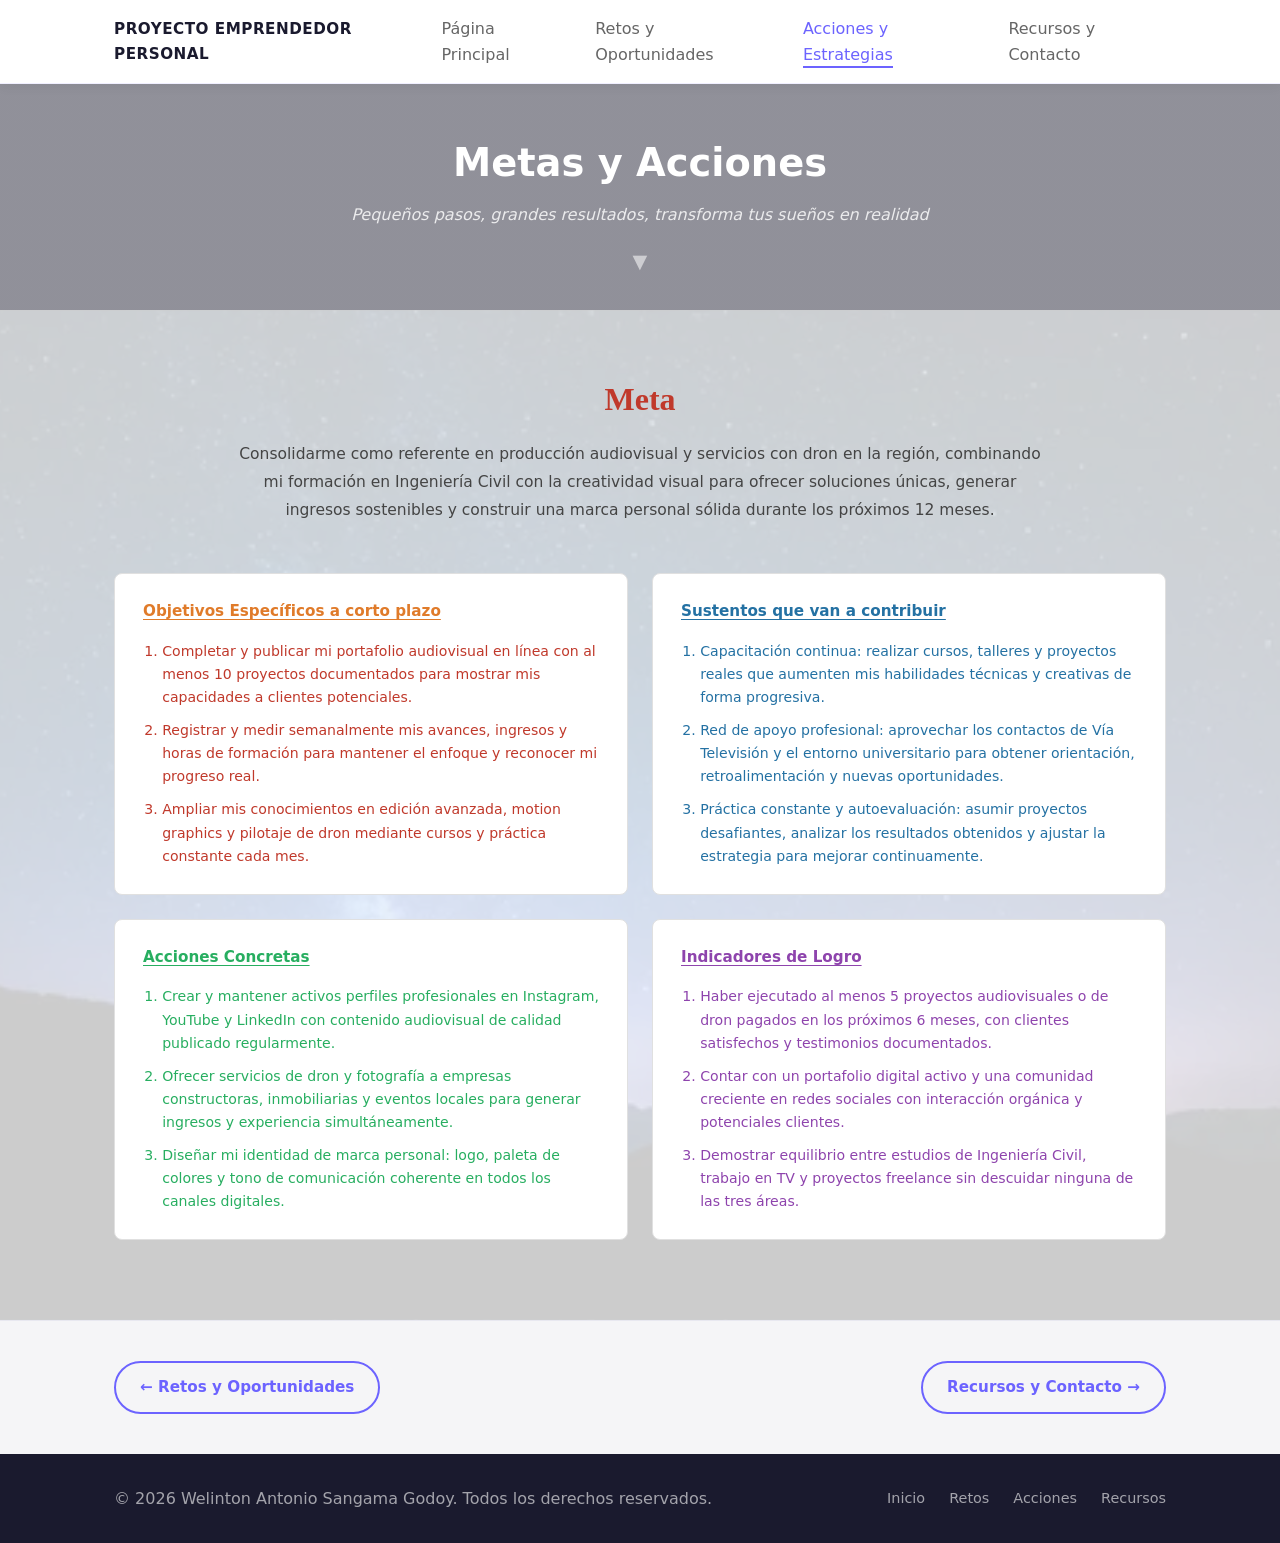
==== commit 1198b9b0: "dmejora1" ====
--- a/acciones.html
+++ b/acciones.html
@@ -35,7 +35,8 @@
 
   <!-- CONTENIDO PRINCIPAL -->
   <section class="acciones-main">
-    <div class="container">
+    <div style="position:absolute;inset:0;background-image:url('images/nocheestrellada.jpg');background-size:cover;background-position:center;opacity:0.2;z-index:0;pointer-events:none;"></div>
+    <div class="container" style="position:relative;z-index:1;">
 
       <!-- TÍTULO META -->
       <h2 class="acciones-meta-titulo">Meta</h2>
--- a/styles/main.css
+++ b/styles/main.css
@@ -716,6 +716,144 @@
   font-size: 1rem;
 }
 
+/* ===== CAUSAS Y CONSECUENCIAS ===== */
+.causas-section {
+  padding: 3rem 0 5rem;
+  background: var(--white);
+}
+
+.causas-bloque {
+  display: grid;
+  grid-template-columns: 1fr 1fr;
+  gap: 3.5rem;
+  align-items: flex-start;
+  padding: 3rem 0;
+  border-bottom: 1px solid #ebebf0;
+}
+
+.causas-bloque:last-child {
+  border-bottom: none;
+}
+
+.causas-imagen {
+  border-radius: var(--radius);
+  overflow: hidden;
+  box-shadow: 0 4px 20px rgba(0,0,0,0.1);
+}
+
+.causas-imagen img {
+  width: 100%;
+  height: 100%;
+  object-fit: cover;
+  display: block;
+  transition: transform 0.4s ease;
+}
+
+.causas-imagen:hover img {
+  transform: scale(1.02);
+}
+
+.causas-texto h2 {
+  font-size: clamp(1.2rem, 2vw, 1.55rem);
+  font-weight: 700;
+  color: #c0392b;
+  margin-bottom: 1rem;
+  line-height: 1.3;
+  font-family: Georgia, serif;
+}
+
+.causas-num {
+  display: block;
+  font-size: 0.9rem;
+  color: #c0392b;
+  font-weight: 700;
+  margin-bottom: 0.15rem;
+}
+
+.causas-titulo--verde {
+  color: #27ae60 !important;
+}
+
+.causas-texto p {
+  font-size: 0.88rem;
+  color: #555;
+  line-height: 1.75;
+  margin-bottom: 0.75rem;
+  text-align: justify;
+}
+
+.causas-texto p strong {
+  color: #333;
+  font-weight: 700;
+}
+
+@media (max-width: 768px) {
+  .causas-bloque {
+    grid-template-columns: 1fr;
+    gap: 1.5rem;
+  }
+}
+
+/* ===== HABILIDAD A CORREGIR ===== */
+.hab-corregir-section {
+  padding: 5rem 0;
+  background: var(--white);
+  border-top: 1px solid #ebebf0;
+}
+
+.hab-corregir-grid {
+  display: grid;
+  grid-template-columns: 1fr 1fr;
+  gap: 4rem;
+  align-items: center;
+}
+
+.hab-corregir-imagen {
+  border-radius: var(--radius);
+  overflow: hidden;
+  box-shadow: 0 4px 20px rgba(0,0,0,0.1);
+}
+
+.hab-corregir-imagen img {
+  width: 100%;
+  height: 100%;
+  object-fit: cover;
+  display: block;
+  transition: transform 0.4s ease;
+}
+
+.hab-corregir-imagen:hover img {
+  transform: scale(1.03);
+}
+
+.hab-corregir-texto h2 {
+  font-size: clamp(1.5rem, 2.5vw, 2rem);
+  font-weight: 700;
+  color: #c0392b;
+  margin-bottom: 1.25rem;
+  font-family: Georgia, serif;
+}
+
+.hab-corregir-texto p {
+  color: #555;
+  font-size: 0.97rem;
+  line-height: 1.85;
+  margin-bottom: 1rem;
+  text-align: center;
+}
+
+.hab-corregir-texto p strong {
+  color: var(--dark);
+  font-weight: 700;
+}
+
+@media (max-width: 768px) {
+  .hab-corregir-grid {
+    grid-template-columns: 1fr;
+    gap: 2rem;
+  }
+}
+
 /* ===== NAVEGACIÓN ENTRE PÁGINAS ===== */
 .nav-pages {
   padding: 2.5rem 0;
@@ -763,8 +901,8 @@
   position: relative;
   min-height: 200px;
   background:
-    linear-gradient(rgba(20,20,20,0.48), rgba(20,20,20,0.55)),
-    url('images/vistanoche.png') center center / cover no-repeat;
+    linear-gradient(rgba(10,10,30,0.45), rgba(10,10,30,0.45)),
+    url('images/nocheestrellada.jpg') center center / cover no-repeat;
   display: flex;
   flex-direction: column;
   align-items: center;
@@ -795,6 +933,7 @@
 /* ===== ACCIONES MAIN ===== */
 .acciones-main {
   padding: 4rem 0 5rem;
+  position: relative;
   background: var(--white);
 }
 
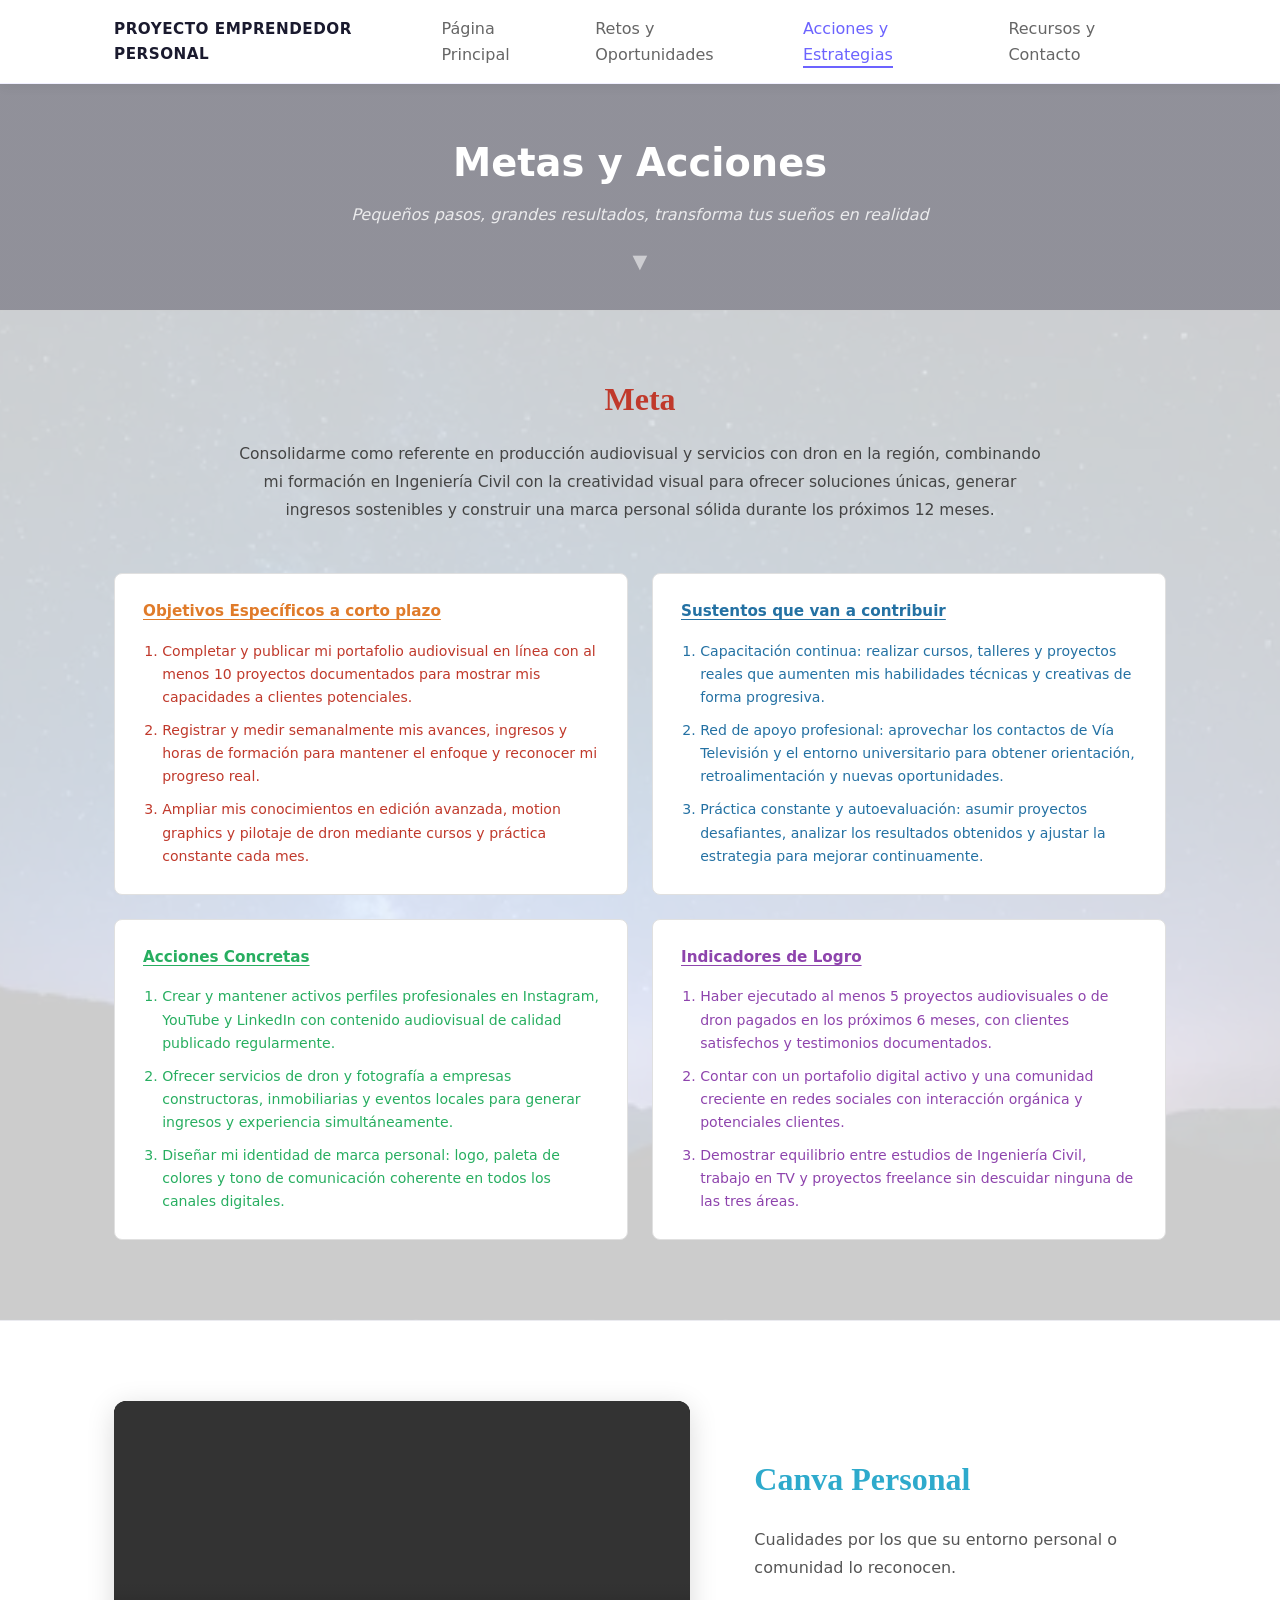
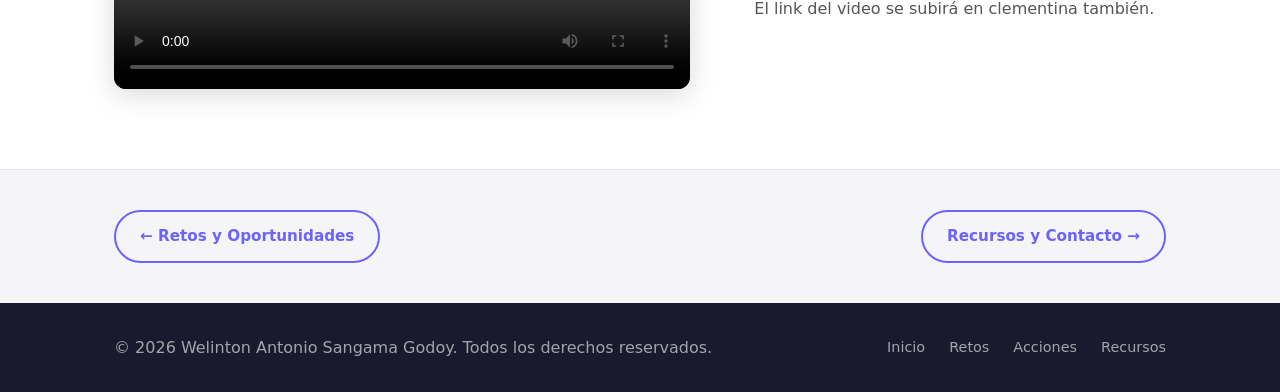
==== commit 13b2dc20: "contenido de mjr 2" ====
--- a/acciones.html
+++ b/acciones.html
@@ -94,6 +94,28 @@
     </div>
   </section>
 
+  <!-- VIDEO CANVA PERSONAL -->
+  <section class="video-section">
+    <div class="container">
+      <div class="video-grid">
+
+        <div class="video-wrap">
+          <video controls poster="">
+            <source src="video/videowym.mp4" type="video/mp4" />
+            Tu navegador no soporta la reproducción de video.
+          </video>
+        </div>
+
+        <div class="video-texto">
+          <h2>Canva Personal</h2>
+          <p>Cualidades por los que su entorno personal o comunidad lo reconocen.</p>
+          <p>El link del video se subirá en clementina también.</p>
+        </div>
+
+      </div>
+    </div>
+  </section>
+
   <!-- NAVEGACIÓN ENTRE PÁGINAS -->
   <section class="nav-pages">
     <div class="container nav-pages-grid">
--- a/styles/main.css
+++ b/styles/main.css
@@ -896,6 +896,55 @@
   transform: translateX(3px);
 }
 
+/* ===== VIDEO CANVA PERSONAL ===== */
+.video-section {
+  padding: 5rem 0;
+  background: var(--white);
+  border-top: 1px solid #ebebf0;
+}
+
+.video-grid {
+  display: grid;
+  grid-template-columns: 1.4fr 1fr;
+  gap: 4rem;
+  align-items: center;
+}
+
+.video-wrap {
+  border-radius: var(--radius);
+  overflow: hidden;
+  box-shadow: 0 6px 28px rgba(0,0,0,0.15);
+  background: #000;
+}
+
+.video-wrap video {
+  width: 100%;
+  display: block;
+  border-radius: var(--radius);
+}
+
+.video-texto h2 {
+  font-size: clamp(1.5rem, 2.5vw, 2.2rem);
+  font-weight: 700;
+  color: #2eaacc;
+  margin-bottom: 1.25rem;
+  font-family: Georgia, serif;
+}
+
+.video-texto p {
+  font-size: 1rem;
+  color: #555;
+  line-height: 1.8;
+  margin-bottom: 0.75rem;
+}
+
+@media (max-width: 768px) {
+  .video-grid {
+    grid-template-columns: 1fr;
+    gap: 2rem;
+  }
+}
+
 /* ===== ACCIONES HERO ===== */
 .acciones-hero {
   position: relative;
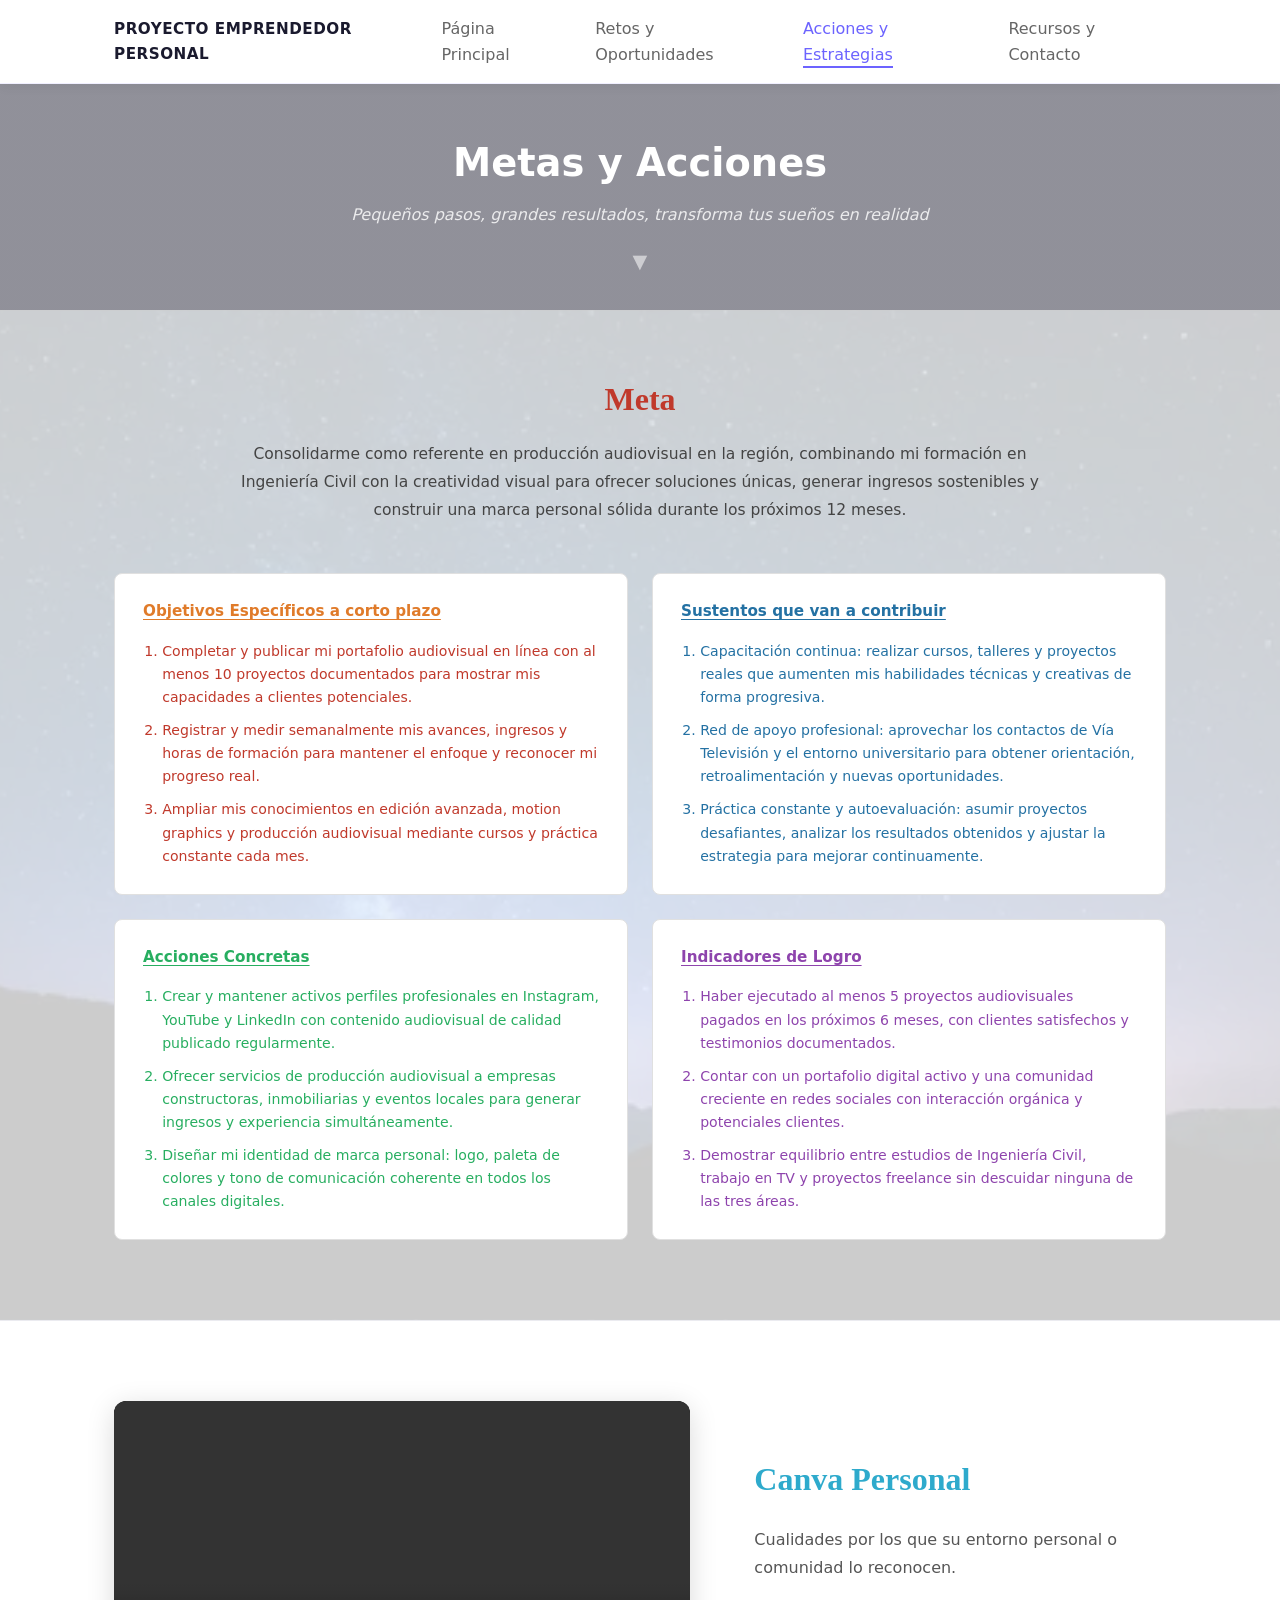
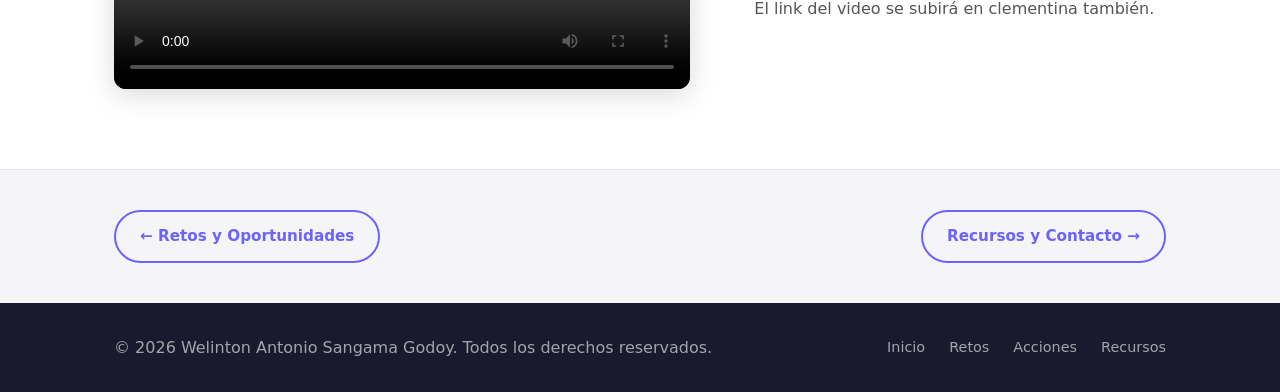
==== commit a9bfd7d4: "contenido de mjr 3" ====
--- a/acciones.html
+++ b/acciones.html
@@ -41,7 +41,7 @@
       <!-- TÍTULO META -->
       <h2 class="acciones-meta-titulo">Meta</h2>
       <p class="acciones-meta-desc">
-        Consolidarme como referente en producción audiovisual y servicios con dron en la región,
+        Consolidarme como referente en producción audiovisual en la región,
         combinando mi formación en Ingeniería Civil con la creatividad visual para ofrecer
         soluciones únicas, generar ingresos sostenibles y construir una marca personal sólida
         durante los próximos 12 meses.
@@ -56,7 +56,7 @@
           <ol>
             <li>Completar y publicar mi portafolio audiovisual en línea con al menos 10 proyectos documentados para mostrar mis capacidades a clientes potenciales.</li>
             <li>Registrar y medir semanalmente mis avances, ingresos y horas de formación para mantener el enfoque y reconocer mi progreso real.</li>
-            <li>Ampliar mis conocimientos en edición avanzada, motion graphics y pilotaje de dron mediante cursos y práctica constante cada mes.</li>
+            <li>Ampliar mis conocimientos en edición avanzada, motion graphics y producción audiovisual mediante cursos y práctica constante cada mes.</li>
           </ol>
         </div>
 
@@ -75,7 +75,7 @@
           <h3>Acciones Concretas</h3>
           <ol>
             <li>Crear y mantener activos perfiles profesionales en Instagram, YouTube y LinkedIn con contenido audiovisual de calidad publicado regularmente.</li>
-            <li>Ofrecer servicios de dron y fotografía a empresas constructoras, inmobiliarias y eventos locales para generar ingresos y experiencia simultáneamente.</li>
+            <li>Ofrecer servicios de producción audiovisual a empresas constructoras, inmobiliarias y eventos locales para generar ingresos y experiencia simultáneamente.</li>
             <li>Diseñar mi identidad de marca personal: logo, paleta de colores y tono de comunicación coherente en todos los canales digitales.</li>
           </ol>
         </div>
@@ -84,7 +84,7 @@
         <div class="acciones-card acciones-card--morado">
           <h3>Indicadores de Logro</h3>
           <ol>
-            <li>Haber ejecutado al menos 5 proyectos audiovisuales o de dron pagados en los próximos 6 meses, con clientes satisfechos y testimonios documentados.</li>
+            <li>Haber ejecutado al menos 5 proyectos audiovisuales pagados en los próximos 6 meses, con clientes satisfechos y testimonios documentados.</li>
             <li>Contar con un portafolio digital activo y una comunidad creciente en redes sociales con interacción orgánica y potenciales clientes.</li>
             <li>Demostrar equilibrio entre estudios de Ingeniería Civil, trabajo en TV y proyectos freelance sin descuidar ninguna de las tres áreas.</li>
           </ol>
--- a/styles/main.css
+++ b/styles/main.css
@@ -519,6 +519,36 @@
   }
 }
 
+/* ===== EXTRAS AUTOLIDERAZGO ===== */
+.auto-extra {
+  display: grid;
+  grid-template-columns: 1fr 1fr;
+  gap: 1.25rem;
+  margin-top: 1.5rem;
+  border-top: 1px solid #e8e8f0;
+  padding-top: 1.25rem;
+}
+
+.auto-extra-item h4 {
+  font-size: 0.88rem;
+  font-weight: 700;
+  color: var(--primary);
+  margin-bottom: 0.6rem;
+  text-transform: uppercase;
+  letter-spacing: 0.3px;
+}
+
+.auto-extra-item p {
+  font-size: 0.85rem !important;
+  margin-bottom: 0.5rem !important;
+}
+
+@media (max-width: 600px) {
+  .auto-extra {
+    grid-template-columns: 1fr;
+  }
+}
+
 /* ===== HABILIDADES ===== */
 .habilidades-section {
   padding: 5rem 0;
